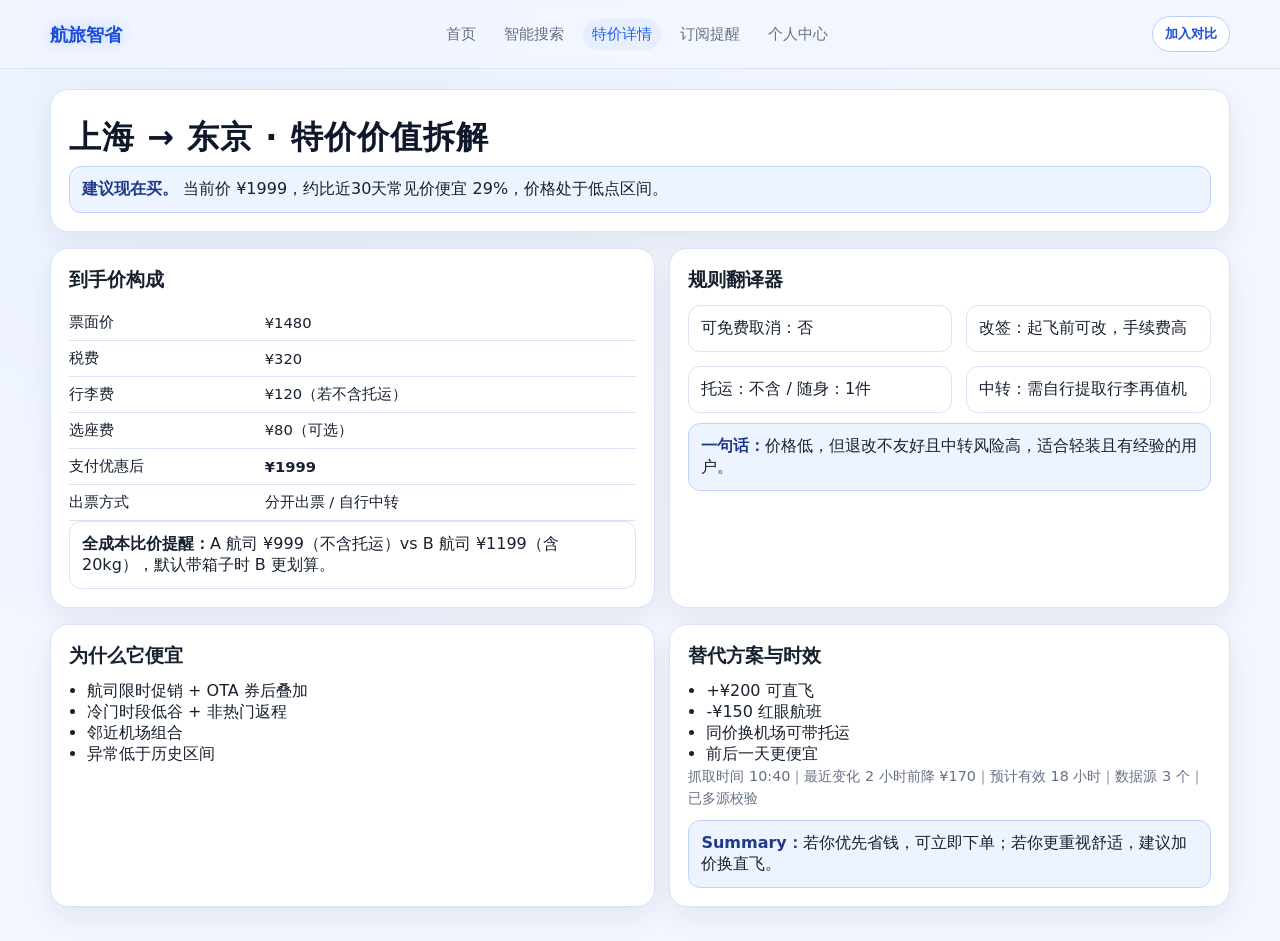
==== deal-detail.html @ a3d5b18e "Add files via upload" ====
<!doctype html>
<html lang="zh-CN">
<head><meta charset="UTF-8" /><meta name="viewport" content="width=device-width, initial-scale=1.0" /><title>航旅智省 | 特价详情</title><link rel="stylesheet" href="styles.css" /></head>
<body>
<header class="topbar"><div class="container nav-wrap"><div class="logo-glow">航旅智省</div><nav><a href="index.html">首页</a><a href="search.html">智能搜索</a><a class="active" href="deal-detail.html">特价详情</a><a href="subscribe.html">订阅提醒</a><a href="profile.html">个人中心</a></nav><button class="ghost-btn">加入对比</button></div></header>
<main class="container">
  <section class="hero mini-hero">
    <h1 class="hero-title small">上海 → 东京 · 特价价值拆解</h1>
    <div class="summary"><strong>建议现在买。</strong> 当前价 ¥1999，约比近30天常见价便宜 29%，价格处于低点区间。</div>
  </section>

  <section class="grid-2">
    <article class="panel">
      <h2>到手价构成</h2>
      <table class="table">
        <tr><td>票面价</td><td>¥1480</td></tr><tr><td>税费</td><td>¥320</td></tr><tr><td>行李费</td><td>¥120（若不含托运）</td></tr>
        <tr><td>选座费</td><td>¥80（可选）</td></tr><tr><td>支付优惠后</td><td><strong>¥1999</strong></td></tr><tr><td>出票方式</td><td>分开出票 / 自行中转</td></tr>
      </table>
      <div class="card"><strong>全成本比价提醒：</strong>A 航司 ¥999（不含托运）vs B 航司 ¥1199（含20kg），默认带箱子时 B 更划算。</div>
    </article>
    <article class="panel">
      <h2>规则翻译器</h2>
      <div class="grid-2">
        <div class="card">可免费取消：否</div><div class="card">改签：起飞前可改，手续费高</div>
        <div class="card">托运：不含 / 随身：1件</div><div class="card">中转：需自行提取行李再值机</div>
      </div>
      <div class="summary" style="margin-top:10px;"><strong>一句话：</strong>价格低，但退改不友好且中转风险高，适合轻装且有经验的用户。</div>
    </article>
  </section>

  <section class="grid-2">
    <article class="panel">
      <h2>为什么它便宜</h2>
      <ul class="list"><li>航司限时促销 + OTA 券后叠加</li><li>冷门时段低谷 + 非热门返程</li><li>邻近机场组合</li><li>异常低于历史区间</li></ul>
    </article>
    <article class="panel">
      <h2>替代方案与时效</h2>
      <ul class="list"><li>+¥200 可直飞</li><li>-¥150 红眼航班</li><li>同价换机场可带托运</li><li>前后一天更便宜</li></ul>
      <p class="muted">抓取时间 10:40｜最近变化 2 小时前降 ¥170｜预计有效 18 小时｜数据源 3 个｜已多源校验</p>
      <div class="summary" style="margin-top:10px;"><strong>Summary：</strong>若你优先省钱，可立即下单；若你更重视舒适，建议加价换直飞。</div>
    </article>
  </section>
</main>
<script src="script.js"></script>
</body>
</html>
---- styles.css ----
:root {
  --bg: #f2f6ff;
  --panel: #fff;
  --line: #d9e3f5;
  --text: #18212f;
  --muted: #667085;
  --brand: #2563eb;
  --ok: #059669;
  --warn: #b45309;
  --danger: #dc2626;
}
* { box-sizing: border-box; }
body { margin: 0; font-family: "PingFang SC", "Microsoft YaHei", system-ui, sans-serif; color: var(--text); background: radial-gradient(circle at 20% 0,#e8f0ff,var(--bg) 48%); }
.container { width: min(1180px, 94vw); margin: 0 auto; }
.topbar { position: sticky; top: 0; z-index: 60; border-bottom: 1px solid var(--line); backdrop-filter: blur(8px); background: rgba(242,246,255,.86); }
.nav-wrap { min-height: 68px; display: flex; align-items: center; justify-content: space-between; gap: 10px; }
.logo-glow { font-weight: 900; font-size: 1.15rem; color: #1d4ed8; text-shadow: 0 0 14px rgba(37,99,235,.28); }
nav { display: flex; gap: 10px; flex-wrap: wrap; }
nav a { text-decoration: none; color: var(--muted); font-size: .92rem; padding: 6px 9px; border-radius: 999px; }
nav a.active, nav a:hover { color: var(--brand); background: #e7efff; }
.ghost-btn { border: 1px solid #b8ccff; background: #fff; color: #1d4ed8; border-radius: 999px; padding: 8px 12px; font-weight: 700; }
main { padding: 20px 0 34px; display: grid; gap: 16px; }
.hero, .panel { background: var(--panel); border: 1px solid var(--line); border-radius: 18px; padding: 18px; box-shadow: 0 10px 28px rgba(24,33,47,.07); }
.hero-home { background: linear-gradient(135deg,#0f3eaf 0%,#2563eb 45%,#4f46e5 100%); color: #fff; overflow: hidden; }
.hero-title { margin: 8px 0 6px; font-size: clamp(2rem,4vw,3rem); letter-spacing: 1px; }
.hero-title.small { font-size: clamp(1.4rem,3vw,2rem); color: #0f172a; }
.hero-sub { opacity: .92; }
.slogan { margin: 0; font-weight: 700; }
.neon { font-size: 1rem; text-transform: uppercase; letter-spacing: .5px; text-shadow: 0 0 16px rgba(191,219,254,.5); }
.hero-badges { margin-top: 12px; display: flex; gap: 8px; flex-wrap: wrap; }
.hero-badges span { background: rgba(255,255,255,.18); border: 1px solid rgba(255,255,255,.34); border-radius: 999px; padding: 5px 10px; font-size: .82rem; }
.grid-2,.grid-3 { display: grid; gap: 14px; }
.grid-2 { grid-template-columns: 1.08fr 1fr; }
.grid-3 { grid-template-columns: repeat(3,1fr); }
h2 { margin: 0 0 12px; font-size: 1.2rem; }
h3 { margin: 0 0 8px; font-size: 1rem; }
p { margin: 0; line-height: 1.55; }
.row { display: flex; align-items: center; justify-content: space-between; gap: 8px; flex-wrap: wrap; }
.list { margin: 10px 0 0; padding-left: 18px; }
.card { border: 1px solid var(--line); border-radius: 12px; padding: 12px; background: #fff; }
.hover-pop { transition: transform .18s ease, box-shadow .2s ease; }
.hover-pop:hover { transform: translateY(-3px); box-shadow: 0 10px 20px rgba(37,99,235,.12); }
.feed-item { display: grid; gap: 5px; border-bottom: 1px dashed var(--line); padding: 10px 0; }
.feed-item:last-child { border-bottom: none; }
.feed-item.pulse { animation: pulse 2.2s infinite; }
@keyframes pulse { 0%,100%{background:transparent;} 50%{background:#eff6ff;} }
.chip { font-size: .75rem; border-radius: 999px; padding: 3px 8px; border: 1px solid #bfd4ff; background: #ecf3ff; color: #1d4ed8; }
.ok { background: #e8fff4; border-color: #a7f3d0; color: var(--ok); }
.warn { background: #fff7ed; border-color: #fed7aa; color: var(--warn); }
.danger { background: #fef2f2; border-color: #fecaca; color: var(--danger); }
.muted { color: var(--muted); font-size: .9rem; }
.small-btn { border: 1px solid #b8ccff; background: #fff; color: #1d4ed8; border-radius: 8px; padding: 6px 10px; }
.switch-feed.compact .feed-item:nth-child(n+3) { display: none; }
.world-map-wrap { position: relative; border: 1px dashed #b8ccff; border-radius: 12px; background: linear-gradient(145deg,#edf3ff,#f8fbff); padding: 8px; min-height: 330px; overflow: hidden; }
.world-map { width: 100%; height: 300px; }
.world-map path { fill: #c7d6f8; stroke: #98b3ed; stroke-width: 2; }
.map-pin { position: absolute; font-size: .73rem; border: 1px solid #bfd4ff; background: #fff; color: #1d4ed8; border-radius: 999px; padding: 4px 8px; cursor: pointer; transition: transform .15s; }
.map-pin:hover,.map-pin.active { transform: scale(1.05); background: #dbeafe; }
.table { width: 100%; border-collapse: collapse; font-size: .92rem; }
.table td,.table th { border-bottom: 1px solid var(--line); padding: 8px 0; text-align: left; }
.table th { color: var(--muted); font-size: .82rem; }
.form { display: grid; gap: 10px; }
label { display: grid; gap: 4px; color: var(--muted); font-size: .88rem; }
input,select,textarea { border: 1px solid var(--line); border-radius: 10px; padding: 10px 12px; font-size: .95rem; font-family: inherit; }
textarea { min-height: 92px; resize: vertical; }
button { border: none; background: var(--brand); color: #fff; font-weight: 700; border-radius: 10px; padding: 10px 14px; cursor: pointer; }
.summary { border: 1px solid #bfd4ff; background: #edf3ff; border-radius: 12px; padding: 12px; }
.summary strong { color: #1e3a8a; }
.tab-buttons { display: flex; gap: 8px; margin-top: 8px; flex-wrap: wrap; }
.tab-btn { border: 1px solid #bfd4ff; background: #fff; color: #1d4ed8; padding: 8px 12px; border-radius: 999px; }
.tab-btn.active { background: #1d4ed8; color: #fff; }
.tab-panel { display: none; }
.tab-panel.active { display: block; }
@media (max-width:980px){
  .grid-2,.grid-3{grid-template-columns:1fr;}
  nav{display:none;}
  .world-map{height:240px;}
  .map-pin{position: static; display: inline-block; margin: 4px 4px 0 0;}
}
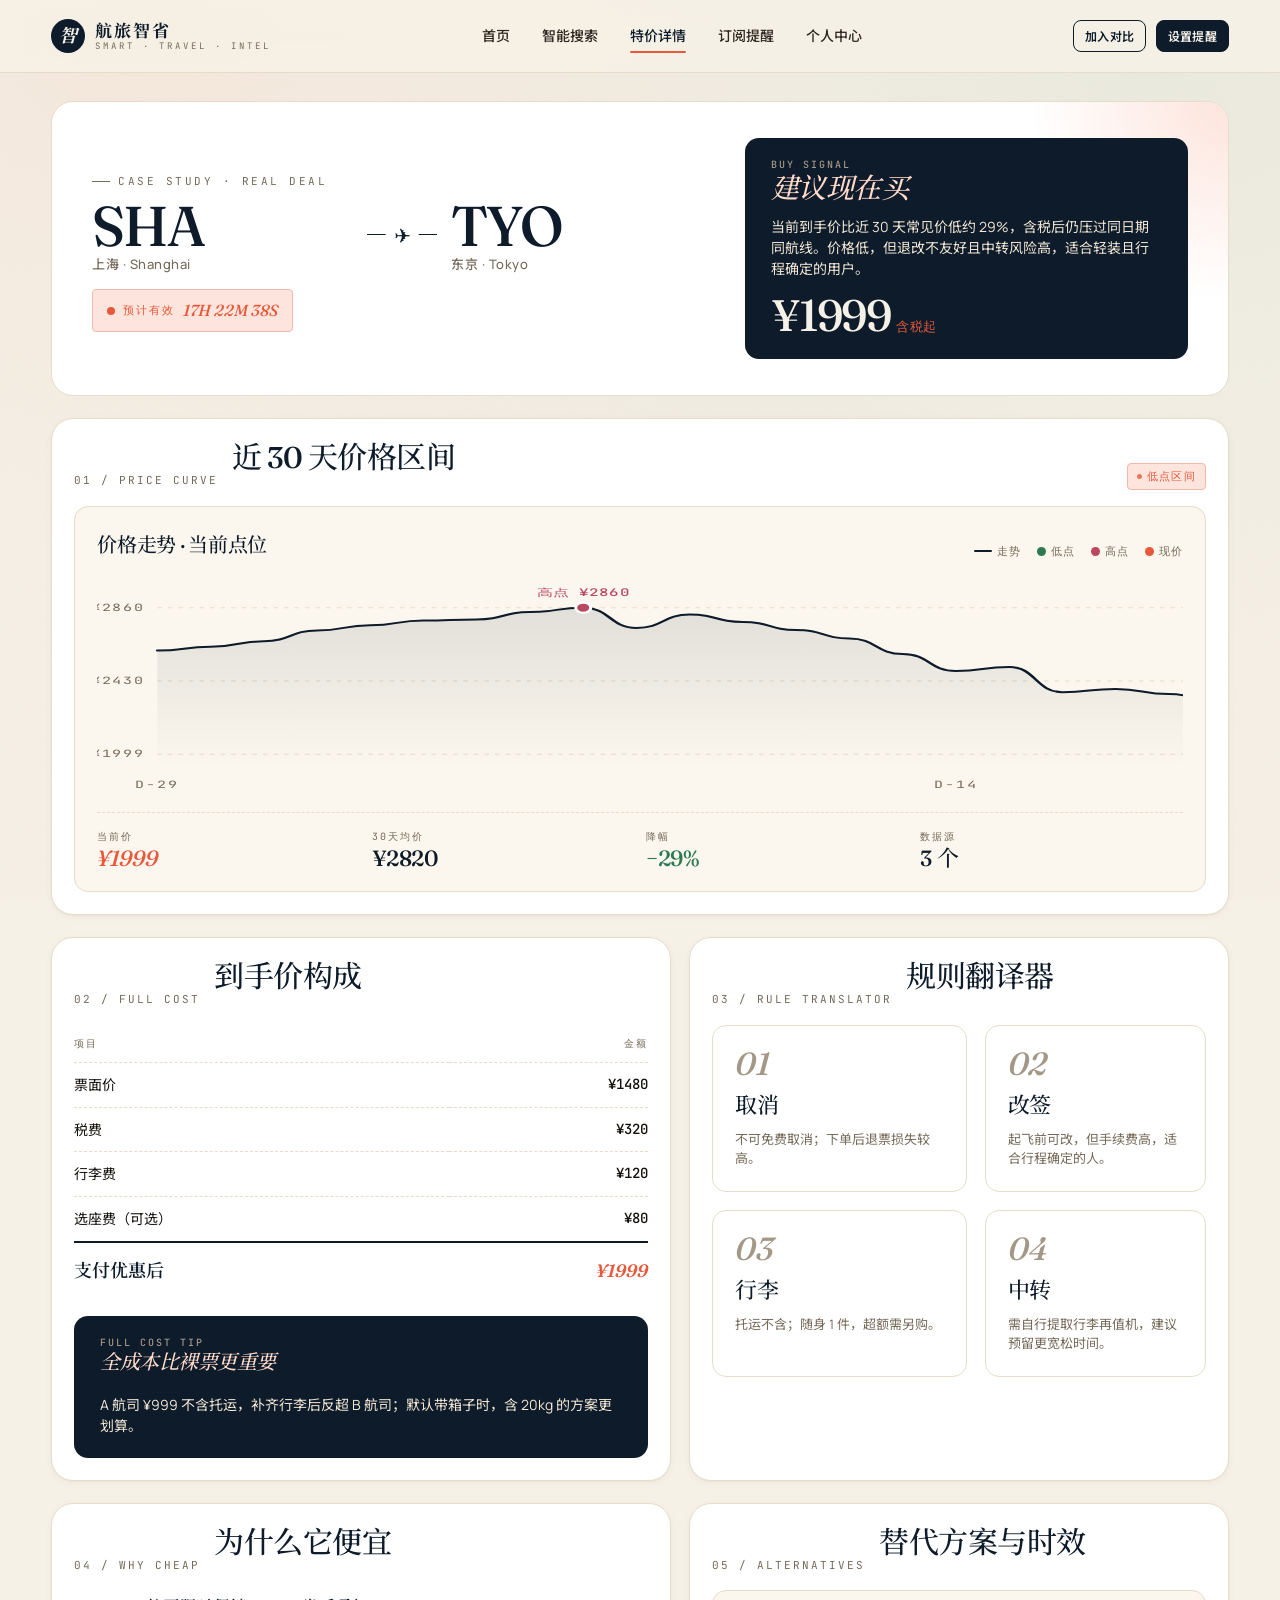
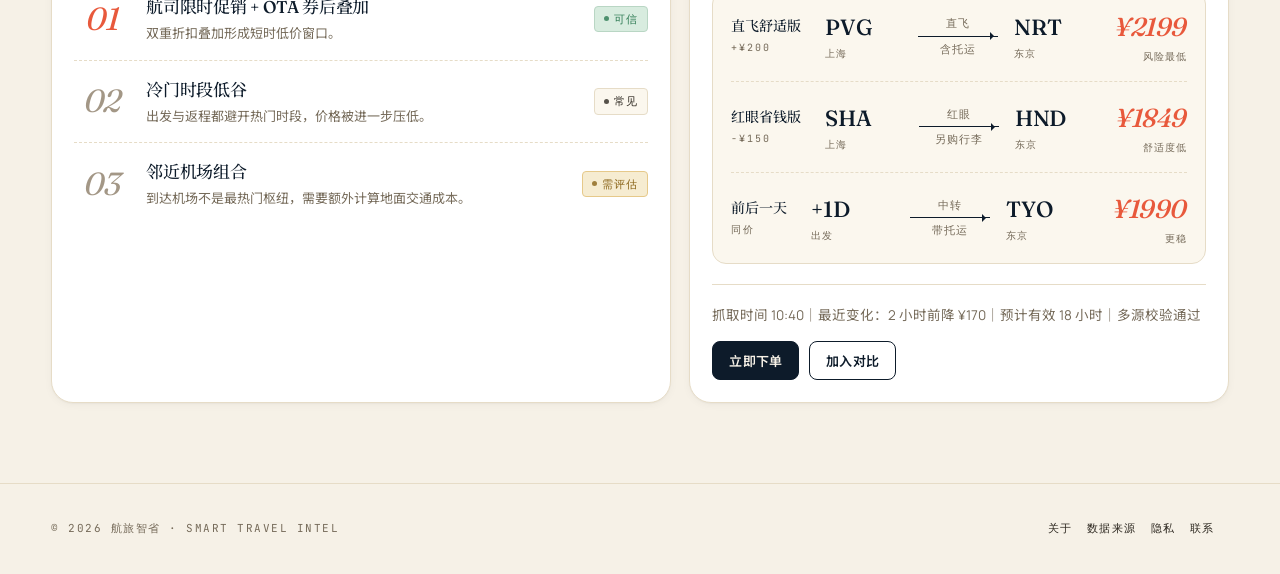
==== commit ee86e3ee: "Add files via upload" ====
--- a/deal-detail.html
+++ b/deal-detail.html
@@ -1,46 +1,125 @@
 <!doctype html>
 <html lang="zh-CN">
-<head><meta charset="UTF-8" /><meta name="viewport" content="width=device-width, initial-scale=1.0" /><title>航旅智省 | 特价详情</title><link rel="stylesheet" href="styles.css" /></head>
+<head>
+  <meta charset="UTF-8" />
+  <meta name="viewport" content="width=device-width, initial-scale=1.0" />
+  <title>特价详情 · 航旅智省</title>
+  <link rel="stylesheet" href="styles.css" />
+</head>
 <body>
-<header class="topbar"><div class="container nav-wrap"><div class="logo-glow">航旅智省</div><nav><a href="index.html">首页</a><a href="search.html">智能搜索</a><a class="active" href="deal-detail.html">特价详情</a><a href="subscribe.html">订阅提醒</a><a href="profile.html">个人中心</a></nav><button class="ghost-btn">加入对比</button></div></header>
+<header class="topbar">
+  <div class="container nav-wrap">
+    <a class="brand" href="index.html">
+      <span class="brand-mark">智</span>
+      <span class="brand-word"><span class="brand-cn">航旅智省</span><span class="brand-en">SMART · TRAVEL · INTEL</span></span>
+    </a>
+    <nav class="primary">
+      <a href="index.html">首页</a>
+      <a href="search.html">智能搜索</a>
+      <a class="active" href="deal-detail.html">特价详情</a>
+      <a href="subscribe.html">订阅提醒</a>
+      <a href="profile.html">个人中心</a>
+    </nav>
+    <div class="nav-actions">
+      <button class="btn btn-ghost btn-sm" data-toast="已加入对比清单。">加入对比</button>
+      <button class="btn btn-primary btn-sm" data-toast="已为上海⇌东京设置价格提醒。">设置提醒</button>
+    </div>
+  </div>
+</header>
+
 <main class="container">
-  <section class="hero mini-hero">
-    <h1 class="hero-title small">上海 → 东京 · 特价价值拆解</h1>
-    <div class="summary"><strong>建议现在买。</strong> 当前价 ¥1999，约比近30天常见价便宜 29%，价格处于低点区间。</div>
+  <section class="deal-hero" data-reveal>
+    <div>
+      <div class="eyebrow">CASE STUDY · REAL DEAL</div>
+      <div class="route-display">
+        <div class="route-airport">SHA<span class="name">上海 · Shanghai</span></div>
+        <div class="route-line"></div>
+        <div class="route-airport">TYO<span class="name">东京 · Tokyo</span></div>
+      </div>
+      <div class="countdown" id="countdown"><span class="live-dot"></span> 预计有效 <b>--h --m --s</b></div>
+    </div>
+    <div class="summary" style="grid-template-columns:1fr; gap:14px;">
+      <div class="verdict"><small>BUY SIGNAL</small>建议现在买</div>
+      <p class="reason">当前到手价比近 30 天常见价低约 29%，含税后仍压过同日期同航线。价格低，但退改不友好且中转风险高，适合轻装且行程确定的用户。</p>
+      <div class="price-big">¥1999<small>含税起</small></div>
+    </div>
   </section>
 
-  <section class="grid-2">
+  <section class="panel" data-reveal>
+    <div class="section-title"><span class="num">01 / PRICE CURVE</span><h2>近 30 天价格区间</h2><span class="spacer"></span><span class="chip chip-ember">低点区间</span></div>
+    <div class="chart-wrap">
+      <div class="chart-header">
+        <h3>价格走势 · 当前点位</h3>
+        <div class="chart-legend"><span><i></i>走势</span><span class="dot-low"><i></i>低点</span><span class="dot-high"><i></i>高点</span><span class="dot-current"><i></i>现价</span></div>
+      </div>
+      <svg id="price-chart" class="chart-svg" viewBox="0 0 720 220" preserveAspectRatio="none"></svg>
+      <div class="chart-summary-grid">
+        <div class="item"><div class="l">当前价</div><div class="v ember">¥1999</div></div>
+        <div class="item"><div class="l">30天均价</div><div class="v">¥2820</div></div>
+        <div class="item"><div class="l">降幅</div><div class="v emerald">−29%</div></div>
+        <div class="item"><div class="l">数据源</div><div class="v">3 个</div></div>
+      </div>
+    </div>
+  </section>
+
+  <section class="grid-2" data-reveal>
     <article class="panel">
-      <h2>到手价构成</h2>
+      <div class="section-title"><span class="num">02 / FULL COST</span><h2>到手价构成</h2></div>
       <table class="table">
-        <tr><td>票面价</td><td>¥1480</td></tr><tr><td>税费</td><td>¥320</td></tr><tr><td>行李费</td><td>¥120（若不含托运）</td></tr>
-        <tr><td>选座费</td><td>¥80（可选）</td></tr><tr><td>支付优惠后</td><td><strong>¥1999</strong></td></tr><tr><td>出票方式</td><td>分开出票 / 自行中转</td></tr>
+        <tr><th>项目</th><th class="num">金额</th></tr>
+        <tr><td>票面价</td><td class="num">¥1480</td></tr>
+        <tr><td>税费</td><td class="num">¥320</td></tr>
+        <tr><td>行李费</td><td class="num">¥120</td></tr>
+        <tr><td>选座费（可选）</td><td class="num">¥80</td></tr>
+        <tr class="total"><td>支付优惠后</td><td class="num">¥1999</td></tr>
       </table>
-      <div class="card"><strong>全成本比价提醒：</strong>A 航司 ¥999（不含托运）vs B 航司 ¥1199（含20kg），默认带箱子时 B 更划算。</div>
+      <div class="summary mt-20" style="grid-template-columns:1fr;">
+        <div class="verdict" style="font-size:20px;"><small>FULL COST TIP</small>全成本比裸票更重要</div>
+        <p class="reason">A 航司 ¥999 不含托运，补齐行李后反超 B 航司；默认带箱子时，含 20kg 的方案更划算。</p>
+      </div>
     </article>
+
     <article class="panel">
-      <h2>规则翻译器</h2>
+      <div class="section-title"><span class="num">03 / RULE TRANSLATOR</span><h2>规则翻译器</h2></div>
       <div class="grid-2">
-        <div class="card">可免费取消：否</div><div class="card">改签：起飞前可改，手续费高</div>
-        <div class="card">托运：不含 / 随身：1件</div><div class="card">中转：需自行提取行李再值机</div>
+        <div class="sub-card"><span class="num">01</span><h3>取消</h3><p>不可免费取消；下单后退票损失较高。</p></div>
+        <div class="sub-card"><span class="num">02</span><h3>改签</h3><p>起飞前可改，但手续费高，适合行程确定的人。</p></div>
+        <div class="sub-card"><span class="num">03</span><h3>行李</h3><p>托运不含；随身 1 件，超额需另购。</p></div>
+        <div class="sub-card"><span class="num">04</span><h3>中转</h3><p>需自行提取行李再值机，建议预留更宽松时间。</p></div>
       </div>
-      <div class="summary" style="margin-top:10px;"><strong>一句话：</strong>价格低，但退改不友好且中转风险高，适合轻装且有经验的用户。</div>
     </article>
   </section>
 
-  <section class="grid-2">
+  <section class="grid-2" data-reveal>
     <article class="panel">
-      <h2>为什么它便宜</h2>
-      <ul class="list"><li>航司限时促销 + OTA 券后叠加</li><li>冷门时段低谷 + 非热门返程</li><li>邻近机场组合</li><li>异常低于历史区间</li></ul>
+      <div class="section-title"><span class="num">04 / WHY CHEAP</span><h2>为什么它便宜</h2></div>
+      <div class="feed">
+        <div class="feed-item hot"><div class="feed-rank">01</div><div class="feed-body"><strong>航司限时促销 + OTA 券后叠加</strong><p>双重折扣叠加形成短时低价窗口。</p></div><div class="feed-meta"><span class="chip chip-ok">可信</span></div></div>
+        <div class="feed-item"><div class="feed-rank">02</div><div class="feed-body"><strong>冷门时段低谷</strong><p>出发与返程都避开热门时段，价格被进一步压低。</p></div><div class="feed-meta"><span class="chip">常见</span></div></div>
+        <div class="feed-item"><div class="feed-rank">03</div><div class="feed-body"><strong>邻近机场组合</strong><p>到达机场不是最热门枢纽，需要额外计算地面交通成本。</p></div><div class="feed-meta"><span class="chip chip-warn">需评估</span></div></div>
+      </div>
     </article>
+
     <article class="panel">
-      <h2>替代方案与时效</h2>
-      <ul class="list"><li>+¥200 可直飞</li><li>-¥150 红眼航班</li><li>同价换机场可带托运</li><li>前后一天更便宜</li></ul>
-      <p class="muted">抓取时间 10:40｜最近变化 2 小时前降 ¥170｜预计有效 18 小时｜数据源 3 个｜已多源校验</p>
-      <div class="summary" style="margin-top:10px;"><strong>Summary：</strong>若你优先省钱，可立即下单；若你更重视舒适，建议加价换直飞。</div>
+      <div class="section-title"><span class="num">05 / ALTERNATIVES</span><h2>替代方案与时效</h2></div>
+      <div style="border:1px solid var(--line); border-radius:var(--r-md); padding:0 18px; background:var(--paper-2);">
+        <div class="flight-result"><div class="flight-airline"><b>直飞舒适版</b>+¥200</div><div class="flight-times"><div class="time">PVG<small>上海</small></div><div class="duration"><span>直飞</span><span class="line"></span><span>含托运</span></div><div class="time">NRT<small>东京</small></div></div><div class="flight-price">¥2199<small>风险最低</small></div></div>
+        <div class="flight-result"><div class="flight-airline"><b>红眼省钱版</b>−¥150</div><div class="flight-times"><div class="time">SHA<small>上海</small></div><div class="duration"><span>红眼</span><span class="line"></span><span>另购行李</span></div><div class="time">HND<small>东京</small></div></div><div class="flight-price">¥1849<small>舒适度低</small></div></div>
+        <div class="flight-result"><div class="flight-airline"><b>前后一天</b>同价</div><div class="flight-times"><div class="time">+1D<small>出发</small></div><div class="duration"><span>中转</span><span class="line"></span><span>带托运</span></div><div class="time">TYO<small>东京</small></div></div><div class="flight-price">¥1990<small>更稳</small></div></div>
+      </div>
+      <div class="divider"></div>
+      <p class="muted">抓取时间 10:40｜最近变化：2 小时前降 ¥170｜预计有效 18 小时｜多源校验通过</p>
+      <div class="flex mt-16"><button class="btn btn-primary" data-toast="已跳转至购买页。">立即下单</button><button class="btn btn-ghost" data-toast="已保存到对比清单。">加入对比</button></div>
     </article>
   </section>
 </main>
+
+<footer class="foot">
+  <div class="container">
+    <div>© 2026 航旅智省 · SMART TRAVEL INTEL</div>
+    <div><a href="#">关于</a><a href="#">数据来源</a><a href="#">隐私</a><a href="#">联系</a></div>
+  </div>
+</footer>
 <script src="script.js"></script>
 </body>
 </html>
--- a/styles.css
+++ b/styles.css
@@ -1,79 +1,1380 @@
+/* ========================================================================
+   航旅智省 — Editorial Travel Intelligence
+   Design language: editorial magazine × data dashboard × ticket stub
+   ======================================================================== */
+
+@import url('https://fonts.googleapis.com/css2?family=Fraunces:opsz,wght,SOFT@9..144,300..900,0..100&family=Manrope:wght@300;400;500;600;700;800&family=JetBrains+Mono:wght@400;500;700&family=Noto+Serif+SC:wght@400;600;800&family=Noto+Sans+SC:wght@300;400;500;700&display=swap');
+
 :root {
-  --bg: #f2f6ff;
-  --panel: #fff;
-  --line: #d9e3f5;
-  --text: #18212f;
-  --muted: #667085;
-  --brand: #2563eb;
-  --ok: #059669;
-  --warn: #b45309;
-  --danger: #dc2626;
-}
+  /* Core palette — warm editorial */
+  --ink: #0d1b2a;
+  --ink-soft: #1c2e44;
+  --paper: #f6f1e7;
+  --paper-2: #fbf7ee;
+  --paper-3: #ffffff;
+  --char: #14110d;
+  --char-2: #2d2820;
+  --muted: #756a59;
+  --muted-2: #a39786;
+  --line: #e6dcc7;
+  --line-soft: #efe7d4;
+
+  /* Accents */
+  --ember: #e8593c;        /* deals / savings highlight */
+  --ember-soft: #fde4dc;
+  --emerald: #2c7a52;      /* "real deal" green */
+  --emerald-soft: #d8ecdf;
+  --gold: #c89a3e;         /* premium amber */
+  --gold-soft: #f6ecd1;
+  --sky: #2c6ea8;          /* informational blue */
+  --sky-soft: #d7e6f3;
+  --rose: #b94860;         /* warning / fake deal */
+  --rose-soft: #f5dde2;
+
+  /* Type stacks */
+  --serif: 'Fraunces', 'Noto Serif SC', 'Songti SC', 'STSong', serif;
+  --sans:  'Manrope', 'Noto Sans SC', 'PingFang SC', 'Microsoft YaHei', system-ui, sans-serif;
+  --mono:  'JetBrains Mono', 'SFMono-Regular', Menlo, monospace;
+
+  /* Geometry */
+  --r-xs: 4px;
+  --r-sm: 8px;
+  --r-md: 14px;
+  --r-lg: 22px;
+  --shadow-sm: 0 1px 2px rgba(20,17,13,.04), 0 2px 8px rgba(20,17,13,.04);
+  --shadow-md: 0 4px 14px rgba(20,17,13,.06), 0 12px 32px rgba(20,17,13,.05);
+  --shadow-lg: 0 12px 40px rgba(20,17,13,.10), 0 24px 60px rgba(20,17,13,.08);
+}
+
 * { box-sizing: border-box; }
-body { margin: 0; font-family: "PingFang SC", "Microsoft YaHei", system-ui, sans-serif; color: var(--text); background: radial-gradient(circle at 20% 0,#e8f0ff,var(--bg) 48%); }
-.container { width: min(1180px, 94vw); margin: 0 auto; }
-.topbar { position: sticky; top: 0; z-index: 60; border-bottom: 1px solid var(--line); backdrop-filter: blur(8px); background: rgba(242,246,255,.86); }
-.nav-wrap { min-height: 68px; display: flex; align-items: center; justify-content: space-between; gap: 10px; }
-.logo-glow { font-weight: 900; font-size: 1.15rem; color: #1d4ed8; text-shadow: 0 0 14px rgba(37,99,235,.28); }
-nav { display: flex; gap: 10px; flex-wrap: wrap; }
-nav a { text-decoration: none; color: var(--muted); font-size: .92rem; padding: 6px 9px; border-radius: 999px; }
-nav a.active, nav a:hover { color: var(--brand); background: #e7efff; }
-.ghost-btn { border: 1px solid #b8ccff; background: #fff; color: #1d4ed8; border-radius: 999px; padding: 8px 12px; font-weight: 700; }
-main { padding: 20px 0 34px; display: grid; gap: 16px; }
-.hero, .panel { background: var(--panel); border: 1px solid var(--line); border-radius: 18px; padding: 18px; box-shadow: 0 10px 28px rgba(24,33,47,.07); }
-.hero-home { background: linear-gradient(135deg,#0f3eaf 0%,#2563eb 45%,#4f46e5 100%); color: #fff; overflow: hidden; }
-.hero-title { margin: 8px 0 6px; font-size: clamp(2rem,4vw,3rem); letter-spacing: 1px; }
-.hero-title.small { font-size: clamp(1.4rem,3vw,2rem); color: #0f172a; }
-.hero-sub { opacity: .92; }
-.slogan { margin: 0; font-weight: 700; }
-.neon { font-size: 1rem; text-transform: uppercase; letter-spacing: .5px; text-shadow: 0 0 16px rgba(191,219,254,.5); }
-.hero-badges { margin-top: 12px; display: flex; gap: 8px; flex-wrap: wrap; }
-.hero-badges span { background: rgba(255,255,255,.18); border: 1px solid rgba(255,255,255,.34); border-radius: 999px; padding: 5px 10px; font-size: .82rem; }
-.grid-2,.grid-3 { display: grid; gap: 14px; }
-.grid-2 { grid-template-columns: 1.08fr 1fr; }
-.grid-3 { grid-template-columns: repeat(3,1fr); }
-h2 { margin: 0 0 12px; font-size: 1.2rem; }
-h3 { margin: 0 0 8px; font-size: 1rem; }
-p { margin: 0; line-height: 1.55; }
-.row { display: flex; align-items: center; justify-content: space-between; gap: 8px; flex-wrap: wrap; }
-.list { margin: 10px 0 0; padding-left: 18px; }
-.card { border: 1px solid var(--line); border-radius: 12px; padding: 12px; background: #fff; }
-.hover-pop { transition: transform .18s ease, box-shadow .2s ease; }
-.hover-pop:hover { transform: translateY(-3px); box-shadow: 0 10px 20px rgba(37,99,235,.12); }
-.feed-item { display: grid; gap: 5px; border-bottom: 1px dashed var(--line); padding: 10px 0; }
+html { scroll-behavior: smooth; }
+body {
+  margin: 0;
+  min-height: 100vh;
+  display: flex;
+  flex-direction: column;
+  font-family: var(--sans);
+  font-size: 15px;
+  line-height: 1.55;
+  color: var(--char);
+  background: var(--paper);
+  background-image:
+    radial-gradient(at 12% 0%, rgba(232, 89, 60, 0.06) 0px, transparent 45%),
+    radial-gradient(at 90% 8%, rgba(44, 122, 82, 0.05) 0px, transparent 50%),
+    radial-gradient(at 50% 100%, rgba(13, 27, 42, 0.04) 0px, transparent 60%);
+  background-attachment: fixed;
+  font-feature-settings: "ss01", "ss02", "cv11";
+  -webkit-font-smoothing: antialiased;
+  -moz-osx-font-smoothing: grayscale;
+}
+
+/* Subtle paper grain */
+body::before {
+  content: "";
+  position: fixed; inset: 0;
+  pointer-events: none;
+  z-index: 0;
+  background-image: url("data:image/svg+xml;utf8,<svg xmlns='http://www.w3.org/2000/svg' width='120' height='120'><filter id='n'><feTurbulence type='fractalNoise' baseFrequency='0.85' numOctaves='2' stitchTiles='stitch'/><feColorMatrix values='0 0 0 0 0.08 0 0 0 0 0.07 0 0 0 0 0.05 0 0 0 0.06 0'/></filter><rect width='100%' height='100%' filter='url(%23n)'/></svg>");
+  opacity: .35;
+  mix-blend-mode: multiply;
+}
+
+.container {
+  width: min(1240px, 92vw);
+  margin: 0 auto;
+  position: relative;
+  z-index: 1;
+}
+
+/* ============== TOP BAR ============== */
+.topbar {
+  position: sticky; top: 0; z-index: 80;
+  background: rgba(246, 241, 231, 0.85);
+  backdrop-filter: saturate(140%) blur(14px);
+  -webkit-backdrop-filter: saturate(140%) blur(14px);
+  border-bottom: 1px solid var(--line);
+}
+.nav-wrap {
+  min-height: 72px;
+  display: flex; align-items: center; gap: 18px;
+  justify-content: space-between;
+}
+.brand {
+  display: flex; align-items: center; gap: 10px;
+  text-decoration: none;
+}
+.brand-mark {
+  width: 34px; height: 34px;
+  display: grid; place-items: center;
+  background: var(--ink); color: var(--paper);
+  border-radius: 50%;
+  font-family: var(--serif); font-weight: 700;
+  font-style: italic;
+  font-size: 18px;
+  line-height: 1;
+  letter-spacing: -.5px;
+}
+.brand-word {
+  display: flex; flex-direction: column; line-height: 1;
+}
+.brand-cn {
+  font-family: var(--serif);
+  font-weight: 700;
+  font-size: 17px;
+  letter-spacing: 2px;
+  color: var(--ink);
+}
+.brand-en {
+  font-family: var(--mono);
+  font-size: 9px;
+  letter-spacing: 3px;
+  color: var(--muted);
+  margin-top: 3px;
+  text-transform: uppercase;
+}
+
+nav.primary {
+  display: flex; gap: 4px; align-items: center;
+}
+nav.primary a {
+  position: relative;
+  text-decoration: none;
+  color: var(--char-2);
+  font-size: 14px;
+  font-weight: 500;
+  padding: 8px 14px;
+  border-radius: var(--r-sm);
+  transition: color .18s, background .18s;
+}
+nav.primary a:hover { color: var(--ink); background: rgba(20,17,13,.04); }
+nav.primary a.active { color: var(--ink); }
+nav.primary a.active::after {
+  content: ""; position: absolute;
+  left: 14px; right: 14px; bottom: 2px;
+  height: 2px; background: var(--ember);
+  border-radius: 2px;
+}
+
+.nav-actions { display: flex; gap: 10px; align-items: center; }
+.btn {
+  font-family: var(--sans);
+  font-weight: 600;
+  font-size: 13px;
+  border-radius: var(--r-sm);
+  padding: 9px 16px;
+  cursor: pointer;
+  border: 1px solid transparent;
+  transition: transform .15s, background .15s, border-color .15s, box-shadow .15s;
+  letter-spacing: .2px;
+  display: inline-flex; align-items: center; gap: 6px;
+}
+.btn-primary {
+  background: var(--ink); color: var(--paper);
+  border-color: var(--ink);
+}
+.btn-primary:hover { background: var(--char); transform: translateY(-1px); box-shadow: var(--shadow-md); }
+.btn-ghost {
+  background: transparent; color: var(--ink);
+  border-color: var(--ink);
+}
+.btn-ghost:hover { background: var(--ink); color: var(--paper); }
+.btn-ember {
+  background: var(--ember); color: #fff; border-color: var(--ember);
+}
+.btn-ember:hover { background: #d04a2f; transform: translateY(-1px); box-shadow: var(--shadow-md); }
+.btn-sm { padding: 6px 11px; font-size: 12px; }
+.btn-lg { padding: 13px 22px; font-size: 14px; }
+
+/* ============== LAYOUT ============== */
+main { flex: 1; padding: 28px 0 80px; display: grid; gap: 22px; position: relative; z-index: 1; }
+
+.panel {
+  background: var(--paper-3);
+  border: 1px solid var(--line);
+  border-radius: var(--r-lg);
+  padding: 22px;
+  box-shadow: var(--shadow-sm);
+  position: relative;
+}
+.panel-tight { padding: 18px; }
+
+.eyebrow {
+  display: inline-flex; align-items: center; gap: 8px;
+  font-family: var(--mono);
+  font-size: 11px;
+  letter-spacing: 2.5px;
+  text-transform: uppercase;
+  color: var(--muted);
+  margin-bottom: 8px;
+}
+.eyebrow::before {
+  content: ""; width: 18px; height: 1px; background: var(--muted);
+}
+
+h1, h2, h3, h4 { margin: 0; color: var(--ink); font-weight: 600; }
+h1 { font-family: var(--serif); font-size: clamp(38px, 5vw, 64px); letter-spacing: -1.5px; line-height: 1.02; font-weight: 500; }
+h1 em { font-style: italic; color: var(--ember); font-weight: 500; }
+h2 {
+  font-family: var(--serif);
+  font-size: clamp(22px, 2.4vw, 30px);
+  letter-spacing: -.5px;
+  line-height: 1.15;
+  font-weight: 500;
+  margin-bottom: 14px;
+}
+h3 {
+  font-family: var(--sans);
+  font-size: 15px; font-weight: 700;
+  letter-spacing: -.1px;
+}
+.section-title { display: flex; align-items: end; gap: 14px; flex-wrap: wrap; margin-bottom: 16px; }
+.section-title .num {
+  font-family: var(--mono); font-size: 11px; color: var(--muted);
+  letter-spacing: 2px;
+}
+p { margin: 0; }
+.muted { color: var(--muted); font-size: 13.5px; }
+.tiny  { font-family: var(--mono); font-size: 11px; color: var(--muted); letter-spacing: 1.5px; text-transform: uppercase; }
+
+.grid-2, .grid-3, .grid-4 { display: grid; gap: 18px; }
+.grid-2 { grid-template-columns: 1.15fr 1fr; }
+.grid-3 { grid-template-columns: repeat(3, 1fr); }
+.grid-4 { grid-template-columns: repeat(4, 1fr); }
+.row { display: flex; align-items: center; justify-content: space-between; gap: 10px; flex-wrap: wrap; }
+
+/* ============== HOME HERO ============== */
+.hero-home {
+  position: relative;
+  border: 1px solid var(--line);
+  border-radius: var(--r-lg);
+  background: var(--paper-3);
+  overflow: hidden;
+  padding: 0;
+}
+.hero-grid {
+  display: grid;
+  grid-template-columns: 1.4fr 1fr;
+  min-height: 480px;
+}
+.hero-left {
+  padding: 40px 44px 36px;
+  display: flex; flex-direction: column; gap: 20px;
+  position: relative;
+  border-right: 1px dashed var(--line);
+}
+.hero-left::after {
+  /* perforated edge — ticket stub feel */
+  content: "";
+  position: absolute; top: 0; bottom: 0; right: -7px; width: 14px;
+  background-image: radial-gradient(circle at center, var(--paper) 5px, transparent 5.5px);
+  background-size: 14px 18px;
+  background-position: center;
+  background-repeat: repeat-y;
+  pointer-events: none;
+}
+.hero-meta {
+  display: flex; gap: 18px; flex-wrap: wrap;
+  font-family: var(--mono); font-size: 11px;
+  color: var(--muted); letter-spacing: 1.5px;
+  text-transform: uppercase;
+}
+.hero-meta b { color: var(--ink); font-weight: 500; }
+.hero-headline {
+  font-family: var(--serif); font-weight: 400;
+  font-size: clamp(42px, 5.5vw, 76px);
+  line-height: .98;
+  letter-spacing: -2.2px;
+  color: var(--ink);
+  font-variation-settings: "SOFT" 30, "opsz" 144;
+}
+.hero-headline em {
+  font-style: italic; color: var(--ember);
+  font-variation-settings: "SOFT" 80, "opsz" 144;
+}
+.hero-headline .underlined {
+  background: linear-gradient(120deg, var(--gold-soft) 0, var(--gold-soft) 100%) no-repeat;
+  background-size: 100% 32%;
+  background-position: 0 88%;
+  padding: 0 4px;
+}
+.hero-sub {
+  font-size: 17px; max-width: 56ch;
+  color: var(--char-2); line-height: 1.5;
+}
+.hero-actions { display: flex; gap: 12px; align-items: center; flex-wrap: wrap; }
+
+.hero-right {
+  background: var(--ink);
+  color: var(--paper);
+  padding: 32px 36px;
+  position: relative;
+  display: flex; flex-direction: column; justify-content: space-between;
+  background-image:
+    linear-gradient(135deg, rgba(232, 89, 60, 0.12) 0%, transparent 60%),
+    linear-gradient(0deg, rgba(13, 27, 42, 0.7) 0%, transparent 50%);
+}
+.live-tag {
+  display: inline-flex; align-items: center; gap: 8px;
+  font-family: var(--mono); font-size: 10px; letter-spacing: 2.5px;
+  color: #ffd9c9;
+  text-transform: uppercase;
+}
+.live-dot {
+  width: 8px; height: 8px; border-radius: 50%;
+  background: var(--ember);
+  box-shadow: 0 0 0 0 rgba(232, 89, 60, 0.6);
+  animation: pulse-ring 1.6s infinite;
+}
+@keyframes pulse-ring {
+  0%   { box-shadow: 0 0 0 0 rgba(232, 89, 60, 0.7); }
+  70%  { box-shadow: 0 0 0 14px rgba(232, 89, 60, 0); }
+  100% { box-shadow: 0 0 0 0 rgba(232, 89, 60, 0); }
+}
+.hero-rotator {
+  margin-top: 18px;
+  font-family: var(--serif);
+  font-size: 26px; line-height: 1.3;
+  font-style: italic;
+  font-weight: 400;
+  min-height: 78px;
+  letter-spacing: -.4px;
+  color: #f9eee0;
+}
+.hero-rotator .price {
+  font-style: normal;
+  color: #ffb89d;
+  font-family: var(--mono);
+  font-weight: 500;
+  letter-spacing: 0;
+}
+.hero-stats {
+  display: grid; grid-template-columns: repeat(3, 1fr);
+  gap: 14px;
+  margin-top: 24px;
+  border-top: 1px solid rgba(246, 241, 231, .15);
+  padding-top: 20px;
+}
+.hero-stat .v {
+  font-family: var(--serif); font-weight: 500;
+  font-size: 28px; letter-spacing: -1px; line-height: 1;
+  color: var(--paper);
+}
+.hero-stat .v small {
+  font-family: var(--mono); font-size: 11px; color: var(--muted-2);
+  margin-left: 3px;
+}
+.hero-stat .l {
+  font-family: var(--mono); font-size: 10px; letter-spacing: 1.5px;
+  color: var(--muted-2); text-transform: uppercase; margin-top: 6px;
+}
+
+/* MINI HERO (other pages) */
+.mini-hero {
+  display: grid;
+  grid-template-columns: 1.4fr 1fr;
+  gap: 28px;
+  align-items: end;
+  padding: 36px 36px 32px;
+}
+.mini-hero h1 {
+  font-size: clamp(30px, 4vw, 48px);
+  letter-spacing: -1.4px;
+}
+.mini-hero .eyebrow { margin-bottom: 14px; }
+.mini-hero-side {
+  font-family: var(--mono);
+  font-size: 11px; letter-spacing: 1.5px; color: var(--muted);
+  text-transform: uppercase;
+  display: flex; flex-direction: column; gap: 8px;
+  border-left: 1px dashed var(--line);
+  padding-left: 22px;
+}
+.mini-hero-side b { color: var(--ink); font-family: var(--serif); font-size: 14px; letter-spacing: 0; text-transform: none; font-weight: 500;}
+
+/* ============== STAT BAR ============== */
+.stat-bar {
+  display: grid; grid-template-columns: repeat(4, 1fr);
+  background: var(--ink); color: var(--paper);
+  border-radius: var(--r-lg);
+  overflow: hidden;
+  position: relative;
+}
+.stat-bar::before {
+  content: ""; position: absolute; inset: 0;
+  background-image:
+    linear-gradient(90deg, transparent 0, transparent calc(100% / 4 - 1px), rgba(246,241,231,.15) calc(100% / 4 - 1px), rgba(246,241,231,.15) calc(100% / 4)),
+    linear-gradient(90deg, transparent 0, transparent calc(200% / 4 - 1px), rgba(246,241,231,.15) calc(200% / 4 - 1px), rgba(246,241,231,.15) calc(200% / 4)),
+    linear-gradient(90deg, transparent 0, transparent calc(300% / 4 - 1px), rgba(246,241,231,.15) calc(300% / 4 - 1px), rgba(246,241,231,.15) calc(300% / 4));
+  pointer-events: none;
+}
+.stat-cell {
+  padding: 22px 24px;
+  display: flex; flex-direction: column; gap: 4px;
+  position: relative;
+}
+.stat-cell .l {
+  font-family: var(--mono); font-size: 10px;
+  letter-spacing: 2px; color: var(--muted-2); text-transform: uppercase;
+}
+.stat-cell .v {
+  font-family: var(--serif); font-weight: 500;
+  font-size: 32px; letter-spacing: -1px; line-height: 1.1;
+  color: var(--paper);
+}
+.stat-cell .v small {
+  font-family: var(--mono); font-size: 12px; color: var(--ember);
+  font-weight: 500; margin-left: 4px; letter-spacing: 0;
+}
+.stat-cell .delta {
+  font-family: var(--mono); font-size: 11px;
+  color: #9bcfb1;
+  margin-top: 2px;
+}
+
+/* ============== CHIPS ============== */
+.chip {
+  display: inline-flex; align-items: center; gap: 5px;
+  font-family: var(--mono);
+  font-size: 10.5px;
+  letter-spacing: 1.2px;
+  border-radius: var(--r-xs);
+  padding: 4px 9px;
+  border: 1px solid var(--line);
+  background: var(--paper-2);
+  color: var(--char-2);
+  text-transform: uppercase;
+  white-space: nowrap;
+  font-weight: 500;
+}
+.chip-ok      { background: var(--emerald-soft); border-color: #b9d6c4; color: var(--emerald); }
+.chip-ember   { background: var(--ember-soft);   border-color: #f3b8a9; color: var(--ember); }
+.chip-warn    { background: var(--gold-soft);    border-color: #e6c98a; color: #8a6418; }
+.chip-danger  { background: var(--rose-soft);    border-color: #e9b3bc; color: var(--rose); }
+.chip-sky     { background: var(--sky-soft);     border-color: #b9d2e7; color: var(--sky); }
+.chip::before {
+  content: ""; width: 5px; height: 5px;
+  background: currentColor; border-radius: 50%; opacity: .8;
+}
+.chip.no-dot::before { display: none; }
+
+/* ============== FEED / DEAL CARDS ============== */
+.feed { display: grid; gap: 0; }
+.feed-item {
+  display: grid; grid-template-columns: 56px 1fr auto;
+  gap: 16px;
+  padding: 16px 0;
+  border-bottom: 1px dashed var(--line);
+  align-items: center;
+}
 .feed-item:last-child { border-bottom: none; }
-.feed-item.pulse { animation: pulse 2.2s infinite; }
-@keyframes pulse { 0%,100%{background:transparent;} 50%{background:#eff6ff;} }
-.chip { font-size: .75rem; border-radius: 999px; padding: 3px 8px; border: 1px solid #bfd4ff; background: #ecf3ff; color: #1d4ed8; }
-.ok { background: #e8fff4; border-color: #a7f3d0; color: var(--ok); }
-.warn { background: #fff7ed; border-color: #fed7aa; color: var(--warn); }
-.danger { background: #fef2f2; border-color: #fecaca; color: var(--danger); }
-.muted { color: var(--muted); font-size: .9rem; }
-.small-btn { border: 1px solid #b8ccff; background: #fff; color: #1d4ed8; border-radius: 8px; padding: 6px 10px; }
-.switch-feed.compact .feed-item:nth-child(n+3) { display: none; }
-.world-map-wrap { position: relative; border: 1px dashed #b8ccff; border-radius: 12px; background: linear-gradient(145deg,#edf3ff,#f8fbff); padding: 8px; min-height: 330px; overflow: hidden; }
-.world-map { width: 100%; height: 300px; }
-.world-map path { fill: #c7d6f8; stroke: #98b3ed; stroke-width: 2; }
-.map-pin { position: absolute; font-size: .73rem; border: 1px solid #bfd4ff; background: #fff; color: #1d4ed8; border-radius: 999px; padding: 4px 8px; cursor: pointer; transition: transform .15s; }
-.map-pin:hover,.map-pin.active { transform: scale(1.05); background: #dbeafe; }
-.table { width: 100%; border-collapse: collapse; font-size: .92rem; }
-.table td,.table th { border-bottom: 1px solid var(--line); padding: 8px 0; text-align: left; }
-.table th { color: var(--muted); font-size: .82rem; }
-.form { display: grid; gap: 10px; }
-label { display: grid; gap: 4px; color: var(--muted); font-size: .88rem; }
-input,select,textarea { border: 1px solid var(--line); border-radius: 10px; padding: 10px 12px; font-size: .95rem; font-family: inherit; }
-textarea { min-height: 92px; resize: vertical; }
-button { border: none; background: var(--brand); color: #fff; font-weight: 700; border-radius: 10px; padding: 10px 14px; cursor: pointer; }
-.summary { border: 1px solid #bfd4ff; background: #edf3ff; border-radius: 12px; padding: 12px; }
-.summary strong { color: #1e3a8a; }
-.tab-buttons { display: flex; gap: 8px; margin-top: 8px; flex-wrap: wrap; }
-.tab-btn { border: 1px solid #bfd4ff; background: #fff; color: #1d4ed8; padding: 8px 12px; border-radius: 999px; }
-.tab-btn.active { background: #1d4ed8; color: #fff; }
-.tab-panel { display: none; }
+.feed-item:first-child { padding-top: 4px; }
+.feed-rank {
+  font-family: var(--serif); font-weight: 400; font-style: italic;
+  font-size: 32px; line-height: 1;
+  color: var(--muted-2);
+  letter-spacing: -1px;
+  text-align: center;
+}
+.feed-item.hot .feed-rank { color: var(--ember); }
+.feed-body strong { font-family: var(--serif); font-weight: 500; font-size: 17px; letter-spacing: -.3px; color: var(--ink); display: block; }
+.feed-body p { color: var(--muted); font-size: 13px; margin-top: 3px; }
+.feed-meta {
+  text-align: right;
+  font-family: var(--mono); font-size: 11px; color: var(--muted);
+  letter-spacing: 1px;
+}
+.feed-price {
+  font-family: var(--serif); font-style: italic;
+  font-size: 22px;
+  color: var(--ember);
+  font-weight: 500;
+  letter-spacing: -.5px;
+  display: block;
+  margin-bottom: 4px;
+}
+.feed-price.neutral { color: var(--ink); font-style: normal; }
+
+/* ============== OPPORTUNITY CARDS ============== */
+.opp-grid { display: grid; grid-template-columns: repeat(3, 1fr); gap: 14px; }
+.opp-card {
+  position: relative;
+  background: var(--paper-2);
+  border: 1px solid var(--line);
+  border-radius: var(--r-md);
+  padding: 18px;
+  transition: transform .2s ease, box-shadow .2s ease, border-color .2s;
+  cursor: pointer;
+  overflow: hidden;
+}
+.opp-card::before {
+  content: ""; position: absolute; left: 0; top: 0; bottom: 0;
+  width: 3px; background: var(--ember); opacity: 0;
+  transition: opacity .2s;
+}
+.opp-card:hover { transform: translateY(-3px); box-shadow: var(--shadow-md); border-color: var(--ink); }
+.opp-card:hover::before { opacity: 1; }
+.opp-card .title-row { display: flex; justify-content: space-between; align-items: start; gap: 10px; }
+.opp-card h3 {
+  font-family: var(--serif); font-weight: 500;
+  font-size: 19px; letter-spacing: -.3px;
+  color: var(--ink); line-height: 1.2;
+}
+.opp-card .price-tag {
+  font-family: var(--mono); font-size: 12px;
+  color: var(--ember); font-weight: 600;
+  white-space: nowrap;
+}
+.opp-card .desc { color: var(--muted); font-size: 13px; margin-top: 6px; line-height: 1.45; }
+.opp-card .meta-row {
+  display: flex; gap: 8px; margin-top: 12px; flex-wrap: wrap;
+  font-family: var(--mono); font-size: 10.5px; color: var(--char-2);
+  letter-spacing: 1px;
+}
+.opp-card .meta-row span { background: var(--paper-3); border: 1px solid var(--line); padding: 3px 7px; border-radius: var(--r-xs); }
+
+/* ============== LEAFLET MAP ============== */
+.world-map-wrap {
+  position: relative;
+  border-radius: var(--r-md);
+  overflow: hidden;
+  border: 1px solid var(--line);
+  background: var(--ink);
+  height: 460px;
+}
+#world-map {
+  width: 100%;
+  height: 100%;
+  min-height: 460px;
+  display: block;
+  background: #0d1b2a;
+}
+.leaflet-container {
+  font-family: var(--sans) !important;
+  background: #0d1b2a !important;
+}
+.leaflet-control-attribution {
+  background: rgba(13, 27, 42, .8) !important;
+  color: #888 !important;
+  font-size: 9px !important;
+  font-family: var(--mono) !important;
+}
+.leaflet-control-attribution a { color: #aaa !important; }
+.leaflet-control-zoom a {
+  background: var(--paper-3) !important;
+  color: var(--ink) !important;
+  border-color: var(--line) !important;
+  font-family: var(--serif) !important;
+}
+.price-pin {
+  position: relative;
+  display: inline-flex; align-items: center;
+  background: var(--paper-3);
+  color: var(--ink);
+  font-family: var(--mono);
+  font-size: 11px; font-weight: 600;
+  padding: 5px 9px;
+  border-radius: var(--r-xs);
+  border: 1.5px solid var(--ink);
+  box-shadow: 0 2px 6px rgba(0,0,0,.35);
+  white-space: nowrap;
+  cursor: pointer;
+  transition: transform .15s, background .15s, color .15s;
+  letter-spacing: .3px;
+}
+.price-pin::after {
+  content: "";
+  position: absolute; bottom: -6px; left: 50%; transform: translateX(-50%);
+  width: 0; height: 0;
+  border-left: 5px solid transparent;
+  border-right: 5px solid transparent;
+  border-top: 6px solid var(--ink);
+}
+.price-pin .city {
+  font-family: var(--serif); font-style: italic; font-weight: 500;
+  margin-right: 5px; font-size: 12px;
+}
+.price-pin.hot { background: var(--ember); color: #fff; border-color: var(--ember); }
+.price-pin.hot::after { border-top-color: var(--ember); }
+.price-pin:hover { transform: translateY(-2px) scale(1.06); }
+.price-pin.active {
+  background: var(--ink); color: var(--paper);
+  z-index: 1000;
+}
+.price-pin.active::after { border-top-color: var(--ink); }
+
+.map-toolbar {
+  display: flex; gap: 8px; flex-wrap: wrap;
+  margin-top: 14px;
+  align-items: center;
+}
+.filter-pill {
+  font-family: var(--mono); font-size: 11px; letter-spacing: 1px;
+  background: var(--paper-3);
+  border: 1px solid var(--line);
+  color: var(--char-2);
+  border-radius: 999px;
+  padding: 6px 13px;
+  cursor: pointer;
+  transition: all .15s;
+}
+.filter-pill:hover { border-color: var(--ink); }
+.filter-pill.active { background: var(--ink); color: var(--paper); border-color: var(--ink); }
+
+.map-detail {
+  margin-top: 14px;
+  padding: 16px;
+  border: 1px solid var(--line);
+  border-radius: var(--r-md);
+  background: var(--paper-2);
+  display: grid;
+  grid-template-columns: 1.2fr 1fr 1fr auto;
+  gap: 18px;
+  align-items: center;
+}
+.map-detail .city-name {
+  font-family: var(--serif);
+  font-size: 26px; letter-spacing: -.5px;
+  color: var(--ink); font-weight: 500;
+  line-height: 1;
+}
+.map-detail .city-en {
+  font-family: var(--mono); font-size: 10px; color: var(--muted);
+  letter-spacing: 2px; margin-top: 4px;
+}
+.map-detail .price-big {
+  font-family: var(--serif); font-style: italic; font-weight: 500;
+  font-size: 32px; color: var(--ember); letter-spacing: -1px;
+  line-height: 1;
+}
+.map-detail .price-big small { font-family: var(--mono); font-size: 11px; color: var(--muted); font-style: normal; margin-left: 2px; letter-spacing: 1px; }
+.map-detail .info-grid {
+  display: grid; gap: 4px;
+  font-family: var(--mono); font-size: 11px; color: var(--char-2);
+  letter-spacing: 1px;
+}
+.map-detail .info-grid b { color: var(--ink); font-weight: 600; }
+
+/* ============== TABS ============== */
+.tab-buttons {
+  display: flex; gap: 0;
+  border-bottom: 1px solid var(--line);
+  margin-bottom: 0;
+}
+.tab-btn {
+  background: transparent; border: none;
+  padding: 14px 22px 16px;
+  font-family: var(--sans); font-size: 14px;
+  font-weight: 500;
+  color: var(--muted);
+  cursor: pointer;
+  border-bottom: 2px solid transparent;
+  margin-bottom: -1px;
+  transition: color .15s;
+  position: relative;
+}
+.tab-btn:hover { color: var(--ink); }
+.tab-btn.active {
+  color: var(--ink);
+  border-bottom-color: var(--ember);
+  font-weight: 600;
+}
+.tab-btn .tab-num {
+  font-family: var(--mono); font-size: 10px;
+  color: var(--muted-2); margin-right: 8px;
+  letter-spacing: 1px;
+}
+.tab-panel { display: none; padding-top: 22px; animation: tab-fade .3s ease; }
 .tab-panel.active { display: block; }
-@media (max-width:980px){
-  .grid-2,.grid-3{grid-template-columns:1fr;}
-  nav{display:none;}
-  .world-map{height:240px;}
-  .map-pin{position: static; display: inline-block; margin: 4px 4px 0 0;}
-}
+@keyframes tab-fade { from { opacity: 0; transform: translateY(6px);} to {opacity: 1; transform: none;} }
+
+/* ============== FORMS ============== */
+.form { display: grid; gap: 14px; }
+.form-row { display: grid; grid-template-columns: 1fr 1fr; gap: 12px; }
+label.field {
+  display: grid; gap: 6px;
+  font-family: var(--mono); font-size: 10px; letter-spacing: 2px;
+  color: var(--muted); text-transform: uppercase;
+}
+input, select, textarea {
+  font-family: var(--sans);
+  font-size: 14.5px;
+  background: var(--paper-3);
+  border: 1px solid var(--line);
+  border-radius: var(--r-sm);
+  padding: 11px 14px;
+  color: var(--char);
+  transition: border-color .15s, box-shadow .15s;
+  font-weight: 500;
+}
+input:focus, select:focus, textarea:focus {
+  outline: none;
+  border-color: var(--ink);
+  box-shadow: 0 0 0 3px rgba(13, 27, 42, .08);
+}
+textarea { min-height: 100px; resize: vertical; line-height: 1.5; }
+
+/* ============== TABLE ============== */
+.table { width: 100%; border-collapse: collapse; font-family: var(--sans); }
+.table td, .table th {
+  padding: 11px 0;
+  border-bottom: 1px dashed var(--line);
+  text-align: left;
+  font-size: 14px;
+  vertical-align: top;
+}
+.table tr:last-child td { border-bottom: none; }
+.table th {
+  font-family: var(--mono); font-size: 10px; letter-spacing: 2px;
+  color: var(--muted); text-transform: uppercase; font-weight: 500;
+}
+.table .num { font-family: var(--mono); text-align: right; font-weight: 500; }
+.table .total td { font-family: var(--serif); font-weight: 600; font-size: 18px; padding-top: 14px; border-top: 2px solid var(--ink); border-bottom: none; color: var(--ink); }
+.table .total td.num { color: var(--ember); font-style: italic; }
+
+/* ============== SUMMARY BOX ============== */
+.summary {
+  position: relative;
+  background: var(--ink);
+  color: var(--paper);
+  border-radius: var(--r-md);
+  padding: 22px 26px;
+  display: grid; grid-template-columns: auto 1fr auto; gap: 22px;
+  align-items: center;
+}
+.summary .verdict {
+  font-family: var(--serif);
+  font-size: 28px; letter-spacing: -.5px; font-weight: 500;
+  font-style: italic; line-height: 1;
+  color: #ffd9c9;
+  display: flex; flex-direction: column;
+  white-space: nowrap;
+}
+.summary .verdict small {
+  font-family: var(--mono); font-size: 10px;
+  color: var(--muted-2); letter-spacing: 2px;
+  text-transform: uppercase; font-style: normal;
+  margin-bottom: 4px;
+}
+.summary .reason { font-size: 14px; line-height: 1.5; color: #f3e8d5; }
+.summary .price-big {
+  font-family: var(--serif); font-weight: 500;
+  font-size: 44px; letter-spacing: -1.5px;
+  color: var(--paper); line-height: 1;
+  white-space: nowrap;
+}
+.summary .price-big small { font-family: var(--mono); font-size: 13px; color: var(--ember); letter-spacing: .5px; margin-left: 6px; }
+
+/* ============== PRICE HISTORY CHART ============== */
+.chart-wrap {
+  position: relative;
+  background: var(--paper-2);
+  border: 1px solid var(--line);
+  border-radius: var(--r-md);
+  padding: 22px;
+  overflow: hidden;
+}
+.chart-header {
+  display: flex; justify-content: space-between; align-items: end;
+  margin-bottom: 16px; flex-wrap: wrap; gap: 10px;
+}
+.chart-header h3 { font-family: var(--serif); font-size: 20px; font-weight: 500; letter-spacing: -.3px; }
+.chart-legend {
+  display: flex; gap: 16px;
+  font-family: var(--mono); font-size: 10.5px; color: var(--muted);
+  letter-spacing: 1px;
+}
+.chart-legend span { display: flex; align-items: center; gap: 5px; }
+.chart-legend i {
+  display: inline-block; width: 18px; height: 2px; background: var(--ink); border-radius: 2px;
+}
+.chart-legend .dot-current i { background: var(--ember); height: 9px; width: 9px; border-radius: 50%;}
+.chart-legend .dot-low i     { background: var(--emerald); height: 9px; width: 9px; border-radius: 50%; }
+.chart-legend .dot-high i    { background: var(--rose); height: 9px; width: 9px; border-radius: 50%; }
+
+.chart-svg { width: 100%; height: 220px; display: block; }
+.chart-axis-text { font-family: var(--mono); font-size: 10px; fill: var(--muted); letter-spacing: 1px; }
+.chart-line { fill: none; stroke: var(--ink); stroke-width: 2; stroke-linecap: round; stroke-linejoin: round; }
+.chart-area { fill: url(#chart-gradient); opacity: .6; }
+.chart-grid { stroke: var(--line); stroke-width: 1; stroke-dasharray: 3 4; }
+.chart-marker-current { fill: var(--ember); stroke: var(--paper-3); stroke-width: 3; }
+.chart-marker-low     { fill: var(--emerald); stroke: var(--paper-3); stroke-width: 2; }
+.chart-marker-high    { fill: var(--rose); stroke: var(--paper-3); stroke-width: 2; }
+.chart-label {
+  font-family: var(--mono); font-size: 10.5px; font-weight: 500;
+  letter-spacing: .5px;
+}
+
+.chart-summary-grid {
+  display: grid; grid-template-columns: repeat(4, 1fr);
+  gap: 12px;
+  margin-top: 16px;
+  padding-top: 16px;
+  border-top: 1px dashed var(--line);
+}
+.chart-summary-grid .item .l {
+  font-family: var(--mono); font-size: 10px; color: var(--muted);
+  letter-spacing: 2px; text-transform: uppercase;
+}
+.chart-summary-grid .item .v {
+  font-family: var(--serif); font-weight: 500;
+  font-size: 22px; letter-spacing: -.4px; color: var(--ink); margin-top: 3px;
+  line-height: 1;
+}
+.chart-summary-grid .item .v.ember { color: var(--ember); font-style: italic; }
+.chart-summary-grid .item .v.emerald { color: var(--emerald); }
+
+/* ============== DEAL DETAIL ============== */
+.deal-hero {
+  position: relative;
+  border: 1px solid var(--line);
+  border-radius: var(--r-lg);
+  background: var(--paper-3);
+  padding: 36px 40px;
+  display: grid; grid-template-columns: 1.4fr 1fr; gap: 32px;
+  align-items: center;
+  overflow: hidden;
+}
+.deal-hero::before {
+  content: ""; position: absolute; top: 0; right: 0; width: 200px; height: 200px;
+  background: radial-gradient(circle at top right, var(--ember-soft), transparent 70%);
+  pointer-events: none;
+}
+.route-display {
+  display: grid; grid-template-columns: 1fr auto 1fr;
+  gap: 14px; align-items: center;
+}
+.route-airport {
+  font-family: var(--serif); font-weight: 500;
+  font-size: 56px; letter-spacing: -2px;
+  color: var(--ink); line-height: 1;
+}
+.route-airport .name { font-family: var(--sans); font-size: 13px; color: var(--muted); font-weight: 500; letter-spacing: .5px; margin-top: 4px; display: block; }
+.route-line {
+  position: relative;
+  height: 1px; background: var(--ink);
+  width: 100%; min-width: 70px;
+}
+.route-line::before {
+  content: "✈";
+  position: absolute; top: 50%; left: 50%;
+  transform: translate(-50%, -50%) rotate(0deg);
+  background: var(--paper-3);
+  padding: 0 8px;
+  font-size: 20px; color: var(--ink);
+}
+
+.countdown {
+  display: flex; gap: 8px; align-items: center;
+  font-family: var(--mono); font-size: 11px;
+  color: var(--ember); letter-spacing: 2px;
+  text-transform: uppercase;
+  background: var(--ember-soft);
+  border: 1px solid #f3b8a9;
+  padding: 8px 14px; border-radius: var(--r-xs);
+  margin-top: 18px;
+  width: fit-content;
+}
+.countdown .live-dot { background: var(--ember); }
+.countdown b { font-family: var(--serif); font-style: italic; font-size: 16px; letter-spacing: 0; color: var(--ember); font-weight: 500; }
+
+/* ============== PROFILE / DASHBOARD ============== */
+.savings-board {
+  background: var(--ink);
+  color: var(--paper);
+  border-radius: var(--r-lg);
+  padding: 36px 40px;
+  display: grid;
+  grid-template-columns: 1.5fr 1fr 1fr;
+  gap: 30px;
+  align-items: center;
+  position: relative;
+  overflow: hidden;
+}
+.savings-board::after {
+  content: "";
+  position: absolute;
+  bottom: -30px; right: -30px;
+  width: 220px; height: 220px;
+  border-radius: 50%;
+  background: radial-gradient(circle, rgba(232, 89, 60, 0.18), transparent 70%);
+  pointer-events: none;
+}
+.savings-total .l {
+  font-family: var(--mono); font-size: 11px; letter-spacing: 2px;
+  color: var(--muted-2); text-transform: uppercase;
+}
+.savings-total .v {
+  font-family: var(--serif); font-weight: 400;
+  font-size: 88px; letter-spacing: -3px;
+  color: var(--paper); line-height: 1;
+  margin-top: 8px; font-variation-settings: "SOFT" 50;
+}
+.savings-total .v::before { content: "¥"; font-size: 40px; opacity: .7; margin-right: 4px; vertical-align: top; }
+.savings-total .v small { font-family: var(--mono); font-size: 13px; color: var(--ember); margin-left: 8px; letter-spacing: 0; }
+
+.savings-meta { display: grid; gap: 18px; }
+.savings-meta .row-item {
+  display: flex; justify-content: space-between; align-items: center;
+  border-bottom: 1px dashed rgba(246, 241, 231, .15);
+  padding-bottom: 10px;
+}
+.savings-meta .row-item:last-child { border-bottom: none; padding-bottom: 0; }
+.savings-meta .l { font-family: var(--mono); font-size: 10px; letter-spacing: 1.8px; color: var(--muted-2); text-transform: uppercase; }
+.savings-meta .v { font-family: var(--serif); font-weight: 500; font-size: 22px; letter-spacing: -.4px; color: var(--paper); line-height: 1; }
+
+.profile-cards { display: grid; grid-template-columns: repeat(3, 1fr); gap: 14px; }
+.profile-card {
+  background: var(--paper-3);
+  border: 1px solid var(--line);
+  border-radius: var(--r-md);
+  padding: 18px 20px;
+  display: grid; gap: 6px;
+  transition: all .2s;
+  position: relative;
+  cursor: pointer;
+}
+.profile-card .ico {
+  width: 32px; height: 32px;
+  display: grid; place-items: center;
+  background: var(--paper);
+  border: 1px solid var(--line);
+  border-radius: var(--r-sm);
+  margin-bottom: 8px;
+  font-family: var(--serif); font-style: italic; font-weight: 500;
+  font-size: 16px;
+  color: var(--ink);
+}
+.profile-card h4 {
+  font-family: var(--mono); font-size: 10.5px; letter-spacing: 2px;
+  color: var(--muted); text-transform: uppercase; font-weight: 500;
+}
+.profile-card .val { font-family: var(--serif); font-size: 18px; font-weight: 500; color: var(--ink); letter-spacing: -.2px; }
+.profile-card:hover { transform: translateY(-2px); box-shadow: var(--shadow-md); border-color: var(--ink); }
+
+/* ============== SUBSCRIBE ============== */
+.sub-card {
+  position: relative;
+  border: 1px solid var(--line);
+  border-radius: var(--r-md);
+  padding: 22px;
+  background: var(--paper-3);
+  cursor: pointer;
+  transition: all .2s;
+  display: flex; flex-direction: column; gap: 8px;
+}
+.sub-card .num {
+  font-family: var(--serif); font-style: italic; font-weight: 500;
+  font-size: 32px; color: var(--muted-2); line-height: 1;
+}
+.sub-card h3 { font-family: var(--serif); font-weight: 500; font-size: 22px; letter-spacing: -.4px; }
+.sub-card p { color: var(--muted); font-size: 13px; line-height: 1.5; }
+.sub-card:hover { border-color: var(--ink); transform: translateY(-2px); box-shadow: var(--shadow-md); }
+.sub-card:hover .num { color: var(--ember); }
+.sub-card .btn-row { margin-top: 8px; }
+
+/* Alert preview — like a real notification */
+.alert-preview {
+  background: var(--paper-3);
+  border: 1px solid var(--line);
+  border-radius: var(--r-md);
+  padding: 20px;
+  position: relative;
+  box-shadow: var(--shadow-md);
+  max-width: 460px;
+}
+.alert-preview::before {
+  content: "通知预览";
+  position: absolute; top: -10px; left: 18px;
+  background: var(--paper);
+  padding: 0 8px;
+  font-family: var(--mono); font-size: 10px;
+  letter-spacing: 2px; color: var(--muted);
+  text-transform: uppercase;
+}
+.alert-head {
+  display: flex; gap: 12px; align-items: center;
+  padding-bottom: 12px;
+  border-bottom: 1px dashed var(--line);
+}
+.alert-head .logo {
+  width: 30px; height: 30px;
+  background: var(--ink); color: var(--paper);
+  display: grid; place-items: center;
+  border-radius: 50%;
+  font-family: var(--serif); font-style: italic; font-weight: 500;
+  font-size: 13px;
+}
+.alert-head .meta { display: grid; gap: 2px; }
+.alert-head .meta b { font-size: 13px; color: var(--ink); font-weight: 600; }
+.alert-head .meta time { font-family: var(--mono); font-size: 10px; letter-spacing: 1px; color: var(--muted); }
+.alert-body { padding: 14px 0 12px; }
+.alert-body .tagrow { display: flex; gap: 6px; margin-bottom: 8px; }
+.alert-body .headline { font-family: var(--serif); font-size: 19px; letter-spacing: -.3px; color: var(--ink); font-weight: 500; }
+.alert-body .reason { color: var(--char-2); font-size: 13.5px; line-height: 1.5; margin-top: 6px; }
+.alert-body .pricerow {
+  display: flex; gap: 14px; align-items: baseline; margin-top: 12px;
+  font-family: var(--serif); letter-spacing: -.4px;
+}
+.alert-body .pricerow .now { font-size: 26px; color: var(--ember); font-weight: 500; font-style: italic; }
+.alert-body .pricerow .was { font-size: 14px; color: var(--muted); text-decoration: line-through; }
+.alert-actions {
+  display: flex; gap: 8px;
+  border-top: 1px dashed var(--line);
+  padding-top: 12px; justify-content: flex-end;
+}
+
+/* Wizard */
+.wizard {
+  display: grid; gap: 14px;
+}
+.wizard-steps {
+  display: flex; gap: 0; align-items: center;
+  margin-bottom: 8px;
+}
+.wizard-step {
+  display: flex; align-items: center; gap: 8px;
+  font-family: var(--mono); font-size: 11px; letter-spacing: 1.5px;
+  color: var(--muted); text-transform: uppercase;
+}
+.wizard-step .num {
+  width: 22px; height: 22px;
+  background: var(--paper-2); color: var(--muted);
+  border: 1px solid var(--line);
+  border-radius: 50%;
+  display: grid; place-items: center;
+  font-weight: 600;
+}
+.wizard-step.active .num { background: var(--ink); color: var(--paper); border-color: var(--ink); }
+.wizard-step.active { color: var(--ink); }
+.wizard-step.done .num { background: var(--emerald); color: #fff; border-color: var(--emerald); }
+.wizard-divider { flex: 1; height: 1px; background: var(--line); margin: 0 12px; }
+
+/* ============== NLP DEMO ============== */
+.nlp-demo {
+  background: var(--paper-2);
+  border: 1px solid var(--line);
+  border-radius: var(--r-md);
+  padding: 20px;
+}
+.nlp-output {
+  margin-top: 16px;
+  padding: 16px;
+  background: var(--paper-3);
+  border: 1px dashed var(--line);
+  border-radius: var(--r-sm);
+  min-height: 120px;
+  font-family: var(--sans); font-size: 14px;
+  color: var(--char-2);
+  line-height: 1.6;
+}
+.nlp-tag {
+  display: inline-flex; align-items: center; gap: 6px;
+  background: var(--paper);
+  border: 1px solid var(--line);
+  border-radius: var(--r-xs);
+  padding: 4px 10px;
+  margin: 3px 4px 3px 0;
+  font-family: var(--mono); font-size: 11px;
+  letter-spacing: .5px;
+  color: var(--char);
+  font-weight: 500;
+  animation: tag-in .35s ease backwards;
+}
+.nlp-tag .label { color: var(--muted); margin-right: 4px; font-size: 9.5px; letter-spacing: 1.5px; text-transform: uppercase; }
+.nlp-tag.highlight { background: var(--ember-soft); border-color: #f3b8a9; color: var(--ember); }
+@keyframes tag-in { from { opacity: 0; transform: translateY(6px); } to { opacity: 1; transform: none; } }
+
+.nlp-result-grid { display: grid; grid-template-columns: repeat(3, 1fr); gap: 12px; margin-top: 14px; }
+.nlp-result-card {
+  background: var(--paper-3);
+  border: 1px solid var(--line);
+  border-radius: var(--r-md);
+  padding: 16px;
+  position: relative;
+  cursor: pointer;
+  transition: all .2s;
+  animation: card-in .4s ease backwards;
+}
+.nlp-result-card:hover { transform: translateY(-2px); box-shadow: var(--shadow-md); border-color: var(--ink); }
+.nlp-result-card .city {
+  font-family: var(--serif); font-size: 22px; letter-spacing: -.4px;
+  font-weight: 500; color: var(--ink);
+}
+.nlp-result-card .city small { font-family: var(--mono); font-size: 10px; color: var(--muted); margin-left: 6px; letter-spacing: 1px; }
+.nlp-result-card .price-tag { font-family: var(--mono); font-size: 12px; color: var(--ember); font-weight: 600; margin-top: 4px; }
+.nlp-result-card .meta { display: flex; gap: 6px; flex-wrap: wrap; margin-top: 10px; }
+.nlp-result-card .meta span { font-family: var(--mono); font-size: 9.5px; color: var(--muted); letter-spacing: 1px; padding: 2px 7px; background: var(--paper); border: 1px solid var(--line); border-radius: var(--r-xs); }
+.nlp-result-card .verdict {
+  margin-top: 10px;
+  font-size: 12px; color: var(--char-2); font-style: italic;
+  padding-top: 8px; border-top: 1px dashed var(--line);
+}
+@keyframes card-in { from { opacity: 0; transform: translateY(10px); } to { opacity: 1; transform: none; } }
+
+/* ============== SEARCH RESULT (precise) ============== */
+.flight-result {
+  display: grid; grid-template-columns: auto 1fr auto;
+  gap: 24px; align-items: center;
+  padding: 16px 0;
+  border-bottom: 1px dashed var(--line);
+}
+.flight-result:last-child { border-bottom: none; }
+.flight-airline {
+  font-family: var(--mono); font-size: 10px; letter-spacing: 2px;
+  color: var(--muted); text-transform: uppercase;
+}
+.flight-airline b { display: block; color: var(--ink); font-family: var(--serif); font-size: 14px; letter-spacing: 0; text-transform: none; font-weight: 500; margin-bottom: 2px; }
+.flight-times {
+  display: grid; grid-template-columns: 1fr auto 1fr;
+  gap: 16px; align-items: center;
+}
+.flight-times .time {
+  font-family: var(--serif); font-size: 22px; font-weight: 500;
+  color: var(--ink); letter-spacing: -.3px;
+}
+.flight-times .time small { display: block; font-family: var(--mono); font-size: 10px; color: var(--muted); letter-spacing: 1px; margin-top: 2px; font-weight: 500; }
+.flight-times .duration {
+  display: flex; flex-direction: column; align-items: center; gap: 4px;
+  font-family: var(--mono); font-size: 10.5px; color: var(--muted);
+  letter-spacing: 1px;
+}
+.flight-times .duration .line {
+  width: 100%; height: 1px; background: var(--ink); position: relative; min-width: 80px;
+}
+.flight-times .duration .line::after {
+  content: "";
+  position: absolute; right: 0; top: 50%; transform: translateY(-50%);
+  border: 4px solid transparent; border-left-color: var(--ink);
+}
+.flight-price {
+  font-family: var(--serif); font-style: italic; font-weight: 500;
+  font-size: 26px; color: var(--ember); letter-spacing: -.5px;
+  text-align: right;
+}
+.flight-price small { display: block; font-family: var(--mono); font-style: normal; font-size: 10px; color: var(--muted); letter-spacing: 1px; margin-top: 2px; font-weight: 500;}
+
+/* ============== FOOTER ============== */
+footer.foot {
+  border-top: 1px solid var(--line);
+  padding: 36px 0;
+  margin-top: auto;
+  font-family: var(--mono); font-size: 11px;
+  color: var(--muted); letter-spacing: 1.5px;
+  text-transform: uppercase;
+}
+footer.foot .container { display: flex; justify-content: space-between; gap: 14px; flex-wrap: wrap; }
+footer.foot a { color: var(--char-2); text-decoration: none; margin-right: 14px; }
+footer.foot a:hover { color: var(--ember); }
+
+/* ============== TOAST ============== */
+.toast-stack {
+  position: fixed; bottom: 24px; right: 24px;
+  display: grid; gap: 10px;
+  z-index: 200;
+  pointer-events: none;
+}
+.toast {
+  background: var(--ink); color: var(--paper);
+  border-radius: var(--r-sm);
+  padding: 14px 18px;
+  font-size: 14px;
+  box-shadow: var(--shadow-lg);
+  display: flex; align-items: center; gap: 10px;
+  animation: toast-in .3s ease both, toast-out .3s ease 3.6s both;
+  pointer-events: auto;
+  max-width: 360px;
+}
+.toast::before { content: "✓"; color: var(--emerald); font-weight: 700; font-size: 16px;}
+@keyframes toast-in { from { opacity: 0; transform: translateY(20px); } to { opacity: 1; transform: none; } }
+@keyframes toast-out { to { opacity: 0; transform: translateX(20px); } }
+
+/* ============== UTIL ============== */
+.divider { height: 1px; background: var(--line); margin: 20px 0; }
+.mt-12 { margin-top: 12px; } .mt-16 { margin-top: 16px; } .mt-20 { margin-top: 20px; } .mt-24 { margin-top: 24px; }
+.flex { display: flex; gap: 10px; align-items: center; flex-wrap: wrap; }
+.spacer { flex: 1; }
+
+/* ============== RESPONSIVE ============== */
+@media (max-width: 1024px) {
+  .grid-2, .grid-3, .grid-4 { grid-template-columns: 1fr; }
+  .opp-grid, .nlp-result-grid, .profile-cards { grid-template-columns: repeat(2, 1fr); }
+  .hero-grid, .deal-hero, .savings-board, .mini-hero { grid-template-columns: 1fr; }
+  .hero-left::after { display: none; }
+  .hero-left { border-right: none; border-bottom: 1px dashed var(--line); }
+  .stat-bar { grid-template-columns: repeat(2, 1fr); }
+  .map-detail { grid-template-columns: 1fr 1fr; }
+}
+
+@media (max-width: 720px) {
+  .nav-wrap { flex-wrap: wrap; }
+  nav.primary { order: 3; width: 100%; overflow-x: auto; padding-bottom: 4px; }
+  nav.primary a { white-space: nowrap; font-size: 13px; padding: 6px 10px; }
+  .opp-grid, .nlp-result-grid, .profile-cards { grid-template-columns: 1fr; }
+  .stat-bar { grid-template-columns: repeat(2, 1fr); }
+  .stat-cell { padding: 18px 16px; }
+  .savings-board, .deal-hero, .mini-hero { padding: 28px 22px; }
+  .hero-left { padding: 30px 24px; }
+  .hero-right { padding: 26px 24px; }
+  .savings-total .v { font-size: 60px; }
+  .route-airport { font-size: 36px; }
+  .form-row { grid-template-columns: 1fr; }
+  .map-detail { grid-template-columns: 1fr; }
+  .summary { grid-template-columns: 1fr; }
+  .chart-summary-grid { grid-template-columns: repeat(2, 1fr); }
+}
+
+/* ============== USER REVISION: COMPACT INTERACTIONS ============== */
+.map-origin-bar {
+  display: grid;
+  grid-template-columns: minmax(220px, 1fr) 180px auto;
+  gap: 12px;
+  align-items: end;
+  margin-bottom: 14px;
+  padding: 16px;
+  border: 1px solid var(--line);
+  border-radius: var(--r-md);
+  background: var(--paper-2);
+}
+.map-stage {
+  border: 1px solid var(--line);
+  border-radius: var(--r-md);
+  background: var(--paper-2);
+  padding: 14px;
+  overflow: visible; /* keep Leaflet tiles / pins visible */
+  position: relative;
+}
+.map-stage .world-map-wrap {
+  margin: 0;
+  display: block;
+  width: 100%;
+  min-height: 460px;
+}
+.map-stage .map-toolbar {
+  margin-top: 12px;
+  padding-top: 2px;
+}
+.map-stage .map-detail {
+  margin-top: 12px;
+  background: var(--paper-3);
+}
+.deal-selectable {
+  cursor: pointer;
+  border-radius: var(--r-md);
+  padding-left: 10px;
+  padding-right: 10px;
+  transition: background .18s ease, border-color .18s ease, transform .18s ease;
+}
+.deal-selectable:hover,
+.deal-selectable.active {
+  background: var(--paper-2);
+  transform: translateX(2px);
+}
+.deal-inline-actions {
+  display: flex;
+  gap: 8px;
+  margin-top: 12px;
+  flex-wrap: wrap;
+}
+.deal-inline-actions[hidden] { display: none !important; }
+.search-stage {
+  overflow: hidden;
+}
+.search-mode-switch {
+  display: inline-flex;
+  gap: 8px;
+  border-bottom: none;
+  padding: 8px;
+  margin-bottom: 22px;
+  background: var(--paper-2);
+  border: 1px solid var(--line);
+  border-radius: 999px;
+  box-shadow: inset 0 1px 0 rgba(255,255,255,.5);
+}
+.search-mode-switch .tab-btn {
+  border: 1px solid transparent;
+  border-radius: 999px;
+  padding: 10px 16px;
+  margin-bottom: 0;
+}
+.search-mode-switch .tab-btn.active {
+  background: var(--ink);
+  border-color: var(--ink);
+  color: var(--paper);
+}
+.search-mode-switch .tab-btn.active .tab-num { color: rgba(246,241,231,.7); }
+.search-input-view,
+.search-result-view.active {
+  animation: float-in .32s ease both;
+}
+.result-box {
+  border:1px solid var(--line);
+  border-radius:var(--r-md);
+  padding:0 18px;
+  background:var(--paper-2);
+}
+.favorites-grid {
+  display: grid;
+  grid-template-columns: repeat(3, 1fr);
+  gap: 14px;
+}
+.favorite-card {
+  background: var(--paper-2);
+  border: 1px solid var(--line);
+  border-radius: var(--r-md);
+  padding: 18px;
+  position: relative;
+  overflow: hidden;
+  transition: transform .2s ease, box-shadow .2s ease, border-color .2s ease;
+}
+.favorite-card:hover { transform: translateY(-2px); box-shadow: var(--shadow-md); border-color: var(--ink); }
+.favorite-card.hot::before {
+  content: "";
+  position: absolute;
+  inset: 0 auto 0 0;
+  width: 4px;
+  background: var(--ember);
+}
+.favorite-type {
+  font-family: var(--mono);
+  font-size: 10px;
+  letter-spacing: 2px;
+  color: var(--muted);
+  text-transform: uppercase;
+  margin-bottom: 8px;
+}
+.favorite-card h3 {
+  font-family: var(--serif);
+  font-size: 22px;
+  font-weight: 500;
+  letter-spacing: -.4px;
+}
+.favorite-price {
+  font-family: var(--serif);
+  font-style: italic;
+  color: var(--ember);
+  font-size: 30px;
+  line-height: 1;
+  margin-top: 12px;
+}
+.favorite-price small {
+  font-family: var(--mono);
+  font-size: 10px;
+  font-style: normal;
+  color: var(--muted);
+  letter-spacing: 1px;
+}
+@keyframes float-in { from { opacity: 0; transform: translateY(10px); } to { opacity: 1; transform: none; } }
+
+@media (max-width: 1024px) {
+  .map-origin-bar, .favorites-grid { grid-template-columns: 1fr; }
+  .search-mode-switch { display: flex; width: 100%; border-radius: var(--r-md); flex-wrap: wrap; }
+}
+
+.budget-map-panel {
+  overflow: visible;
+}
+.budget-map-panel::after {
+  content: "";
+  display: block;
+  clear: both;
+}
